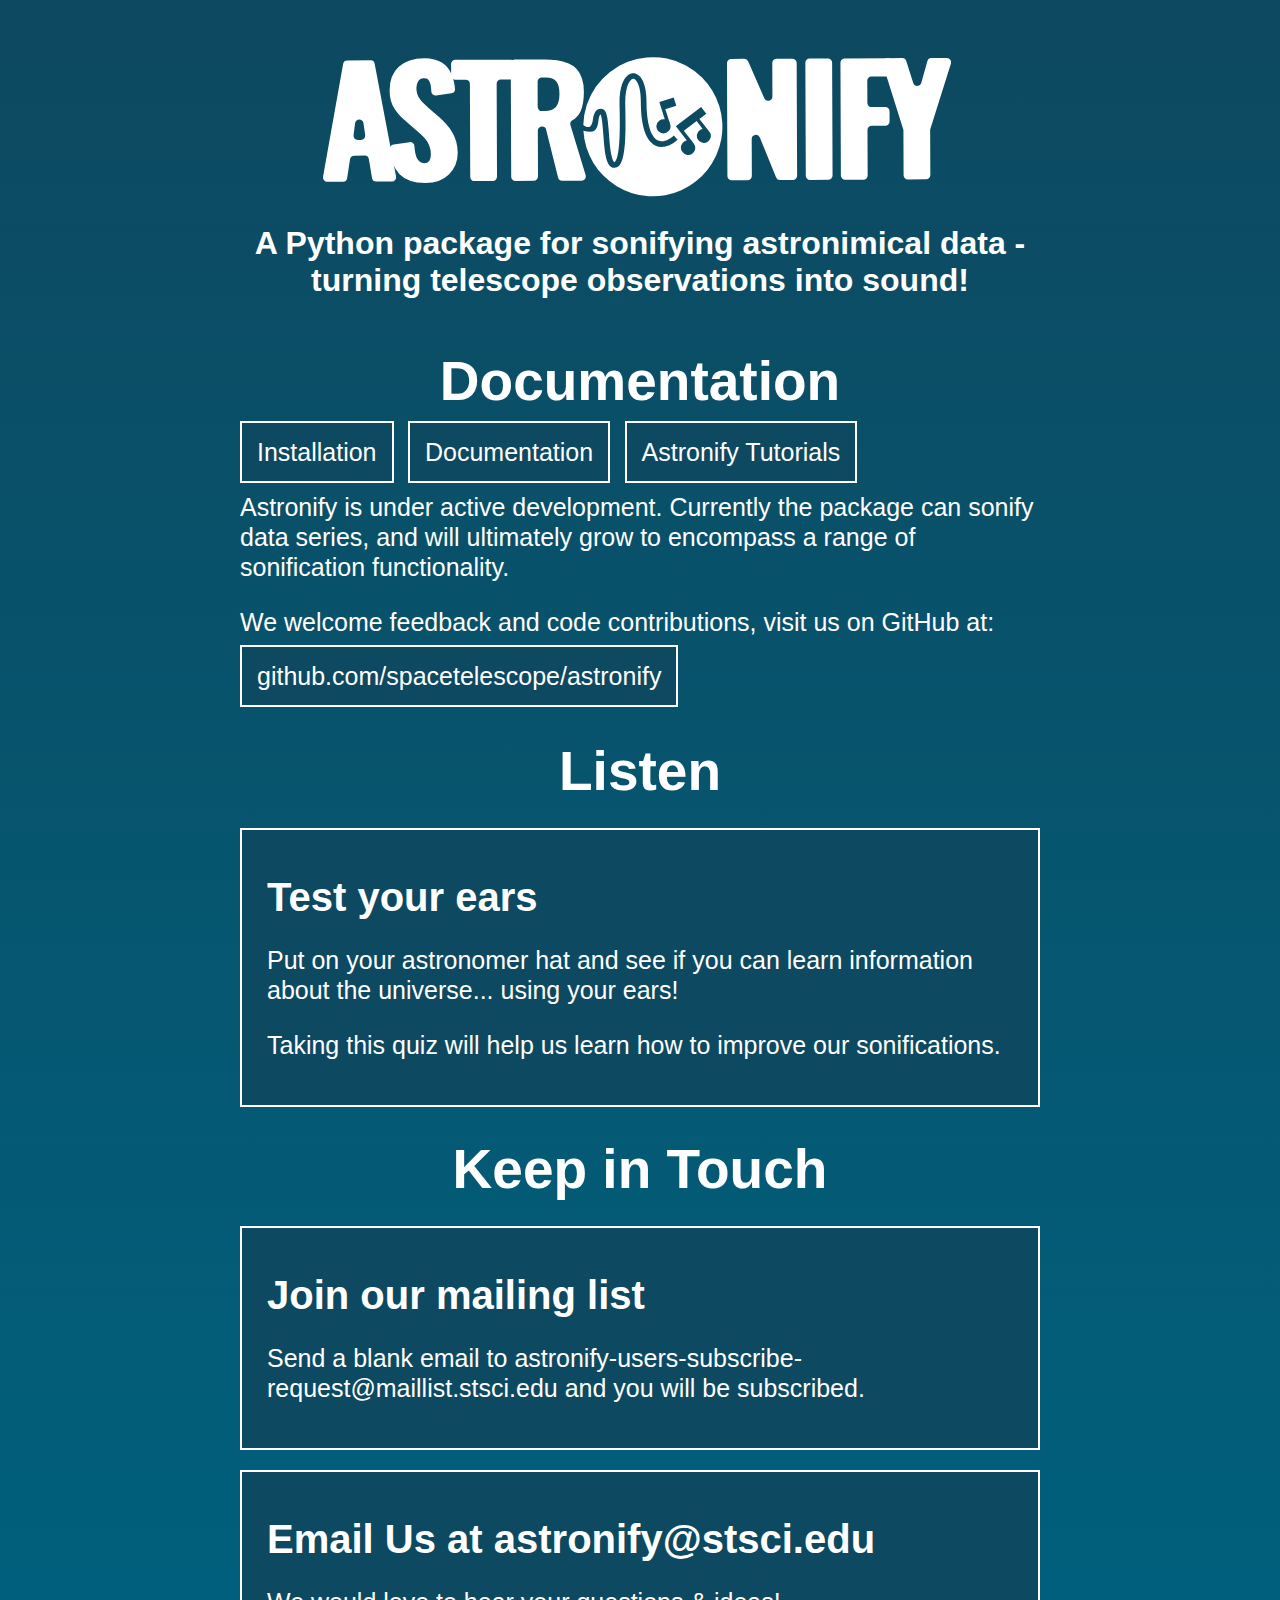
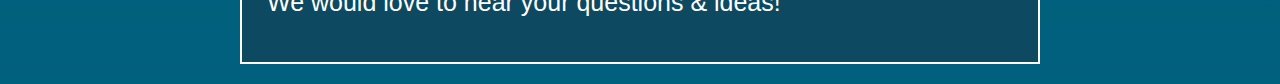
==== docs/index.html @ 88aee0ad "Merge pull request #31 from spacetelescope/landing-page" ====
<!DOCTYPE html>
<html>
    
    <head>
        <meta charset="utf-8">
        <meta http-equiv="X-UA-Compatible" content="IE=edge">
        <title>Astronify</title>
        <meta name="description" content="Create sonifications of astronomical data.">
        <link rel="stylesheet" href="_static/main.css">
        <link rel="astronify icon" href="_static/astronify-favicon.png">
    </head>
    <body>
    
       <img class="logo" src="_static/ASTRONIFY_white.svg" alt="astronify logo">
           
    <h1>A Python package for sonifying astronimical data - turning telescope observations into sound!</h1>
        
        
        
    
    <h2>Documentation</h2>
        
        <a class="small-link" href="https://astronify.readthedocs.io/en/latest/astronify/install.html">Installation</a>
        <a class="small-link" href="https://astronify.readthedocs.io/en/latest/astronify/index.html">Documentation</a>
        <a class="small-link" href="https://astronify.readthedocs.io/en/latest/astronify/tutorials.html">Astronify Tutorials</a>
       
        <p>Astronify is under active development. Currently the package can sonify data series, and will ultimately grow to encompass a range of sonification functionality.</p>
     
        <p>We welcome feedback and code contributions, visit us on GitHub at: </p><a class="small-link"href="https://github.com/spacetelescope/astronify">github.com/spacetelescope/astronify</a>
        
        <br>
        <br>
         

        
    <h2>Listen</h2>
        
        <a href="https://www.surveymonkey.com/r/Z6DGLRB">
    <div class="big-button">
    <h3>Test your ears</h3>    
    <p>Put on your astronomer hat and see if you can learn information about the universe... using your ears!</p>
    <p>Taking this quiz will help us learn how to improve our sonifications.</p>    
     </div>  
</a>
        

<h2>Keep in Touch</h2>

<a href="mailto:astronify-users-subscribe-request@maillist.stsci.edu ">    
    <div class="big-button">
        <h3>Join our mailing list</h3>
        <p>Send a blank email to astronify-users-subscribe-request@maillist.stsci.edu and you will be  subscribed.</p>

    </div>    
</a>
       
<a href="mailto:astronify@stsci.edu">    
    <div class="big-button">
        <h3>Email Us at astronify@stsci.edu</h3>
        <p>We would love to hear your questions & ideas!</p>

    </div>    
</a>   
 
        
        
        
    
        
    
        </body>
</html>
---- docs/_static/main.css ----
/*div.documentwrapper{
    background-color: #00617E;
}

div.body{
    background-color: unset;
}

div.document{
    margin-top: 40px;
}
*/

body{
    background: linear-gradient(#0D4960,#00617E);
    font-family: sans-serif;
    color: white;
    margin-left: auto;
    margin-right: auto;
    max-width: 800px;
    padding-left: 15px;
    padding-right: 15px;
}


.logo{
    margin-left: auto;
    margin-right: auto;
    max-width: 700px;
    max-width: 700px;
    display: block;
}

h1{
    text-align: center;
    max-width: 800px;
    margin-top: 0px;
    margin-left: auto;
    margin-right: auto;
    margin-bottom: 50px;
}

h2{
    text-align: center;
    font-size: 55px;
    margin-bottom: 25px;
    margin-top: 30px;
}

h3{
    font-size: 40px;
    margin-bottom: 15px;
    margin-right: 0px;
}

a{
    color: white;
    text-decoration: none;
    cursor: pointer;
    display: block;
}


p{
    font-size: 25px;
    line-height: 30px;
}

br{
    height: 10px;
}

.big-button{
    background: #0D4960;
    border: 2px;
    border-color: white;
    border-style: solid;
    padding-left: 25px;
    padding-right: 20px;
    padding-bottom: 20px;
    padding-top: 5px;
    margin-bottom: 20px;
}

a:hover .big-button {
    background-color: #00617E;
}

.small-link{
    background: #0D4960;
    font-size: 25px;
    display:inline;
    margin-right: 10px;
    border: 2px;
    border-color: white;
    border-style: solid;
    padding: 15px;
    
}

.small-link:hover{
    background-color: #00617E;
}

.big-button ORANGE{
    background: #C75109;
    cursor: pointer;
    padding-left: 20px;
    padding-right: 20px;
    padding-bottom: 20px;
    padding-top: 5px;
    margin-bottom: 20px;
}
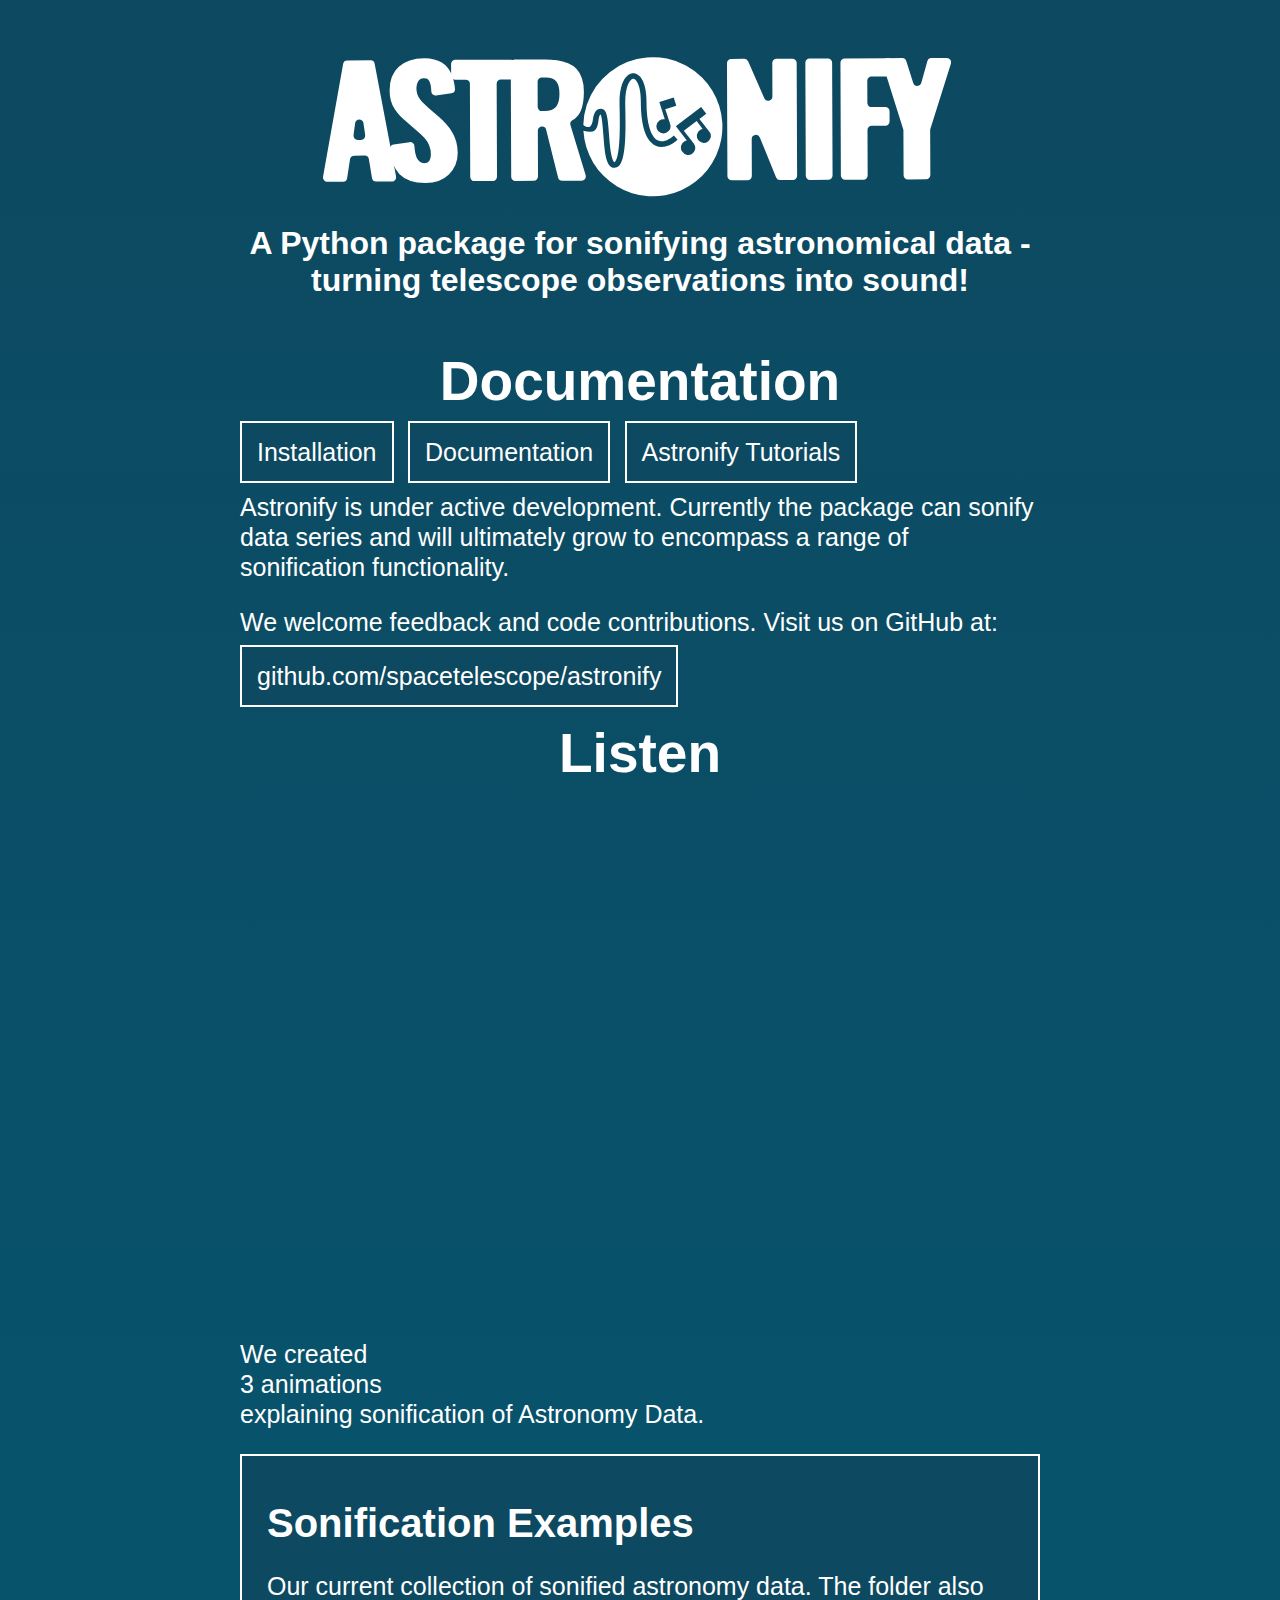
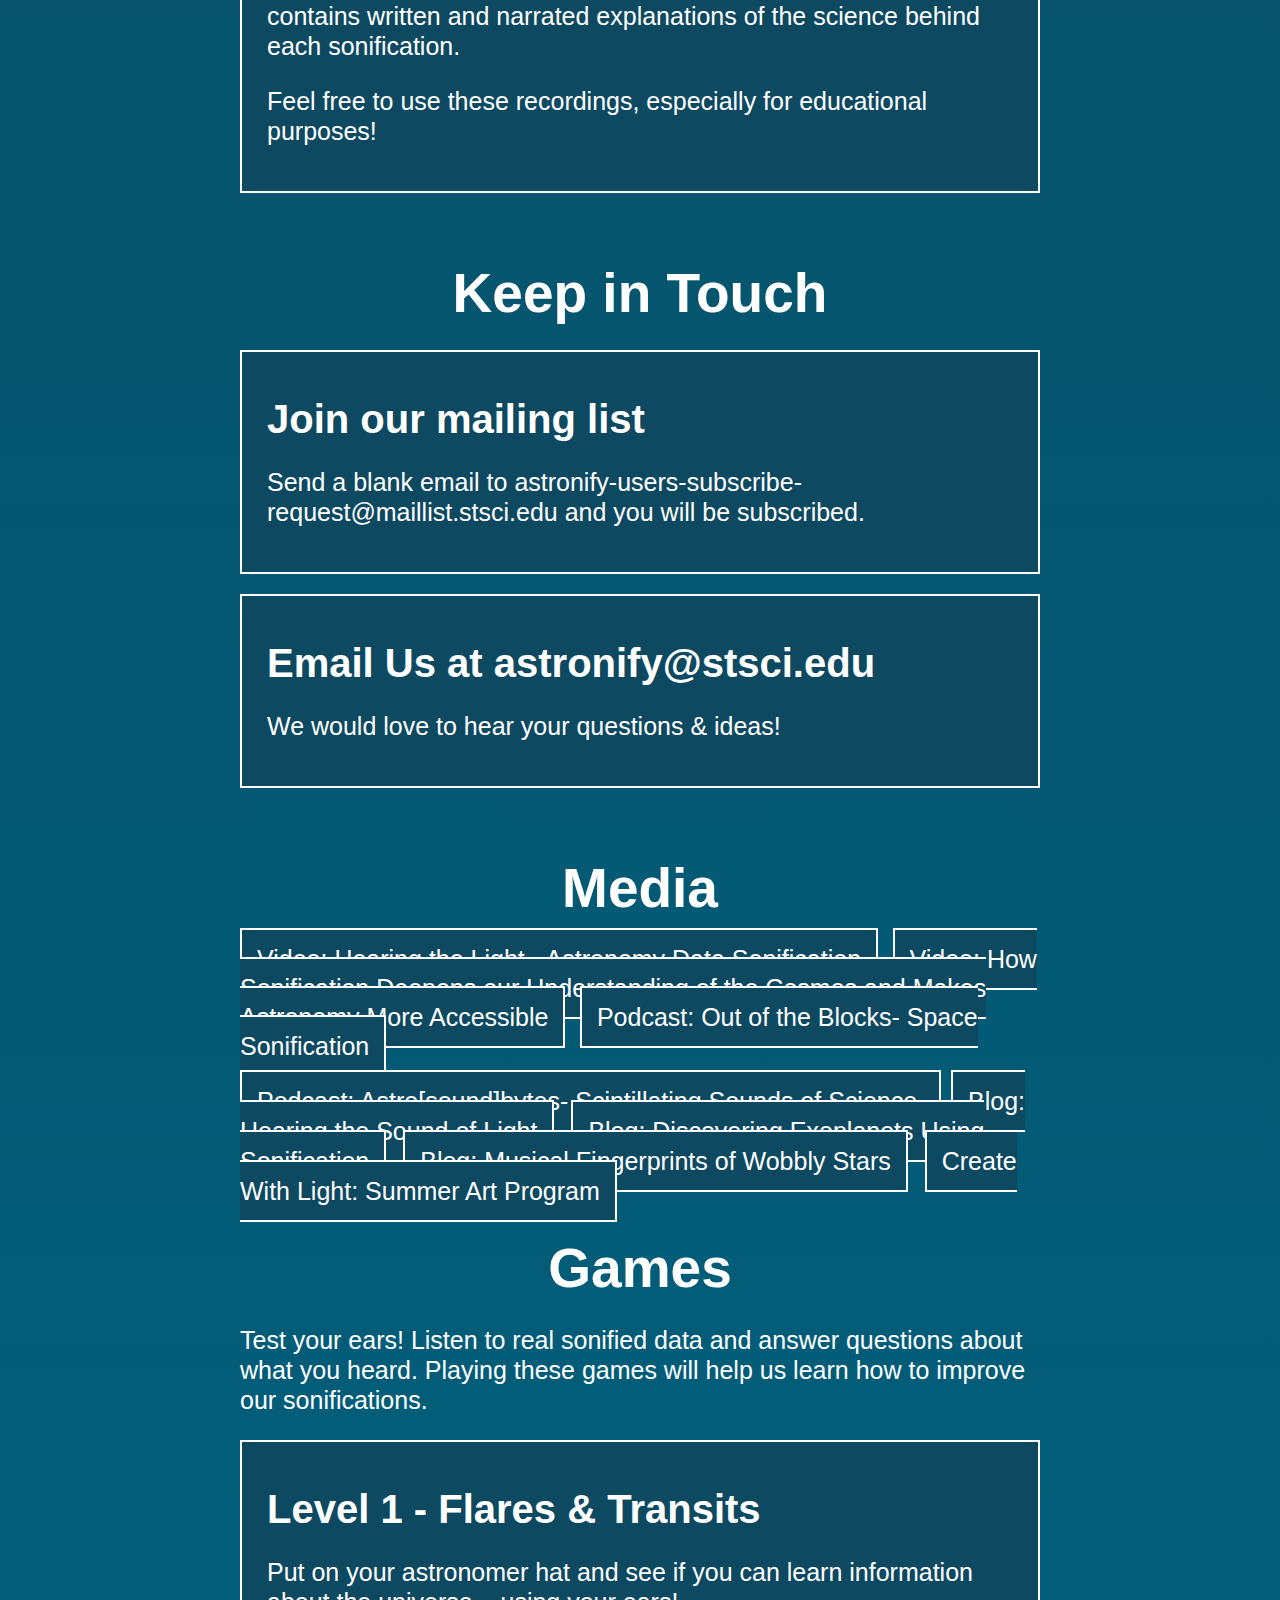
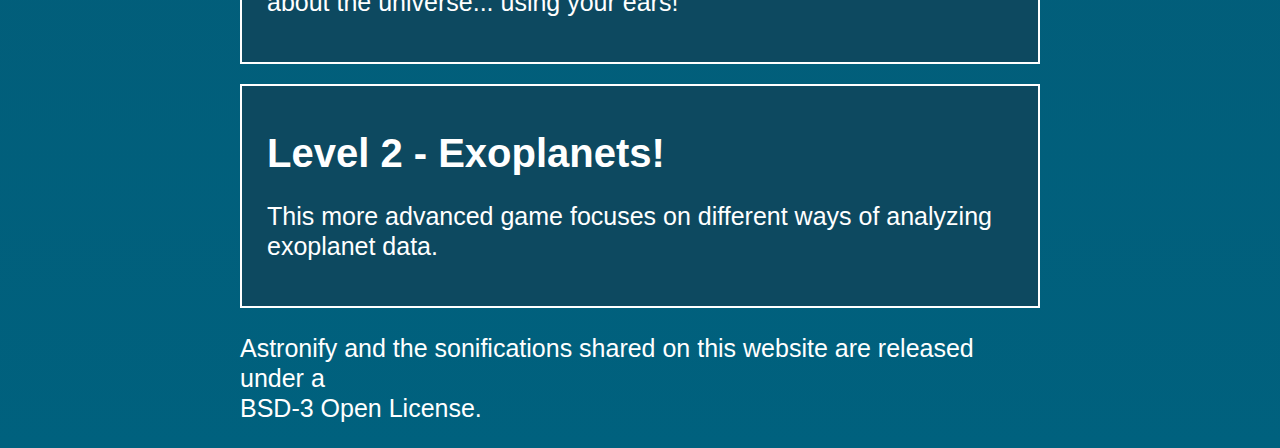
==== commit ea4d9687: "adding helpful hints for problems installing pyo dependencies, fixed old reference to astrocut that " ====
--- a/docs/index.html
+++ b/docs/index.html
@@ -8,45 +8,46 @@
         <meta name="description" content="Create sonifications of astronomical data.">
         <link rel="stylesheet" href="_static/main.css">
         <link rel="astronify icon" href="_static/astronify-favicon.png">
+        <link href="https://fonts.googleapis.com/css2?family=Overpass:wght@400;900&display=swap" rel="stylesheet">
     </head>
     <body>
     
        <img class="logo" src="_static/ASTRONIFY_white.svg" alt="astronify logo">
            
-    <h1>A Python package for sonifying astronimical data - turning telescope observations into sound!</h1>
+    <h1>A Python package for sonifying astronomical data - turning telescope observations into sound!</h1>
         
         
         
     
     <h2>Documentation</h2>
         
-        <a class="small-link" href="https://astronify.readthedocs.io/en/latest/astronify/install.html">Installation</a>
-        <a class="small-link" href="https://astronify.readthedocs.io/en/latest/astronify/index.html">Documentation</a>
-        <a class="small-link" href="https://astronify.readthedocs.io/en/latest/astronify/tutorials.html">Astronify Tutorials</a>
+        <a class="small-link" href="astronify/install.html">Installation</a>
+        <a class="small-link" href="astronify/index.html ">Documentation</a>
+        <a class="small-link" href="astronify/tutorials.html">Astronify Tutorials</a>
        
-        <p>Astronify is under active development. Currently the package can sonify data series, and will ultimately grow to encompass a range of sonification functionality.</p>
+        <p>Astronify is under active development. Currently the package can sonify data series and will ultimately grow to encompass a range of sonification functionality.</p>
      
-        <p>We welcome feedback and code contributions, visit us on GitHub at: </p><a class="small-link"href="https://github.com/spacetelescope/astronify">github.com/spacetelescope/astronify</a>
+        <p>We welcome feedback and code contributions. Visit us on GitHub at: </p><a class="small-link"href="https://github.com/spacetelescope/astronify" target="_blank">github.com/spacetelescope/astronify</a>
         
-        <br>
-        <br>
-         
+    
 
+     <br>   
+    <h2>Listen</h2>        
+        <iframe width="800" height="500" src="https://www.youtube.com/embed/Gr8bz7-05as" title="YouTube video player" frameborder="0" allow="accelerometer; autoplay; clipboard-write; encrypted-media; gyroscope; picture-in-picture" allowfullscreen></iframe>
+      <p>We created <a href="https://www.youtube.com/playlist?list=PLCPZgcYzVpj9dARO11HCUD_YxXw4fr_ef" target="_blank" class="text-link">3 animations</a> explaining sonification of Astronomy Data. </p>  
         
-    <h2>Listen</h2>
-        
-        <a href="https://www.surveymonkey.com/r/Z6DGLRB">
+    <a href="https://stsci.app.box.com/folder/119703347145?s=39y5185udfvcxof89a242p7g0qowfww8">
     <div class="big-button">
-    <h3>Test your ears</h3>    
-    <p>Put on your astronomer hat and see if you can learn information about the universe... using your ears!</p>
-    <p>Taking this quiz will help us learn how to improve our sonifications.</p>    
+    <h3>Sonification Examples</h3>    
+        <p>Our current collection of sonified astronomy data. The folder also contains written and narrated explanations of the science behind each sonification.</p> <p>Feel free to use these recordings, especially for educational purposes!</p>  
      </div>  
-</a>
-        
-
+    </a>
+    
+    
+    <br>  
 <h2>Keep in Touch</h2>
 
-<a href="mailto:astronify-users-subscribe-request@maillist.stsci.edu ">    
+<a href="mailto:astronify-users-subscribe-request@maillist.stsci.edu">    
     <div class="big-button">
         <h3>Join our mailing list</h3>
         <p>Send a blank email to astronify-users-subscribe-request@maillist.stsci.edu and you will be  subscribed.</p>
@@ -63,10 +64,66 @@
 </a>   
  
         
+        <br>  
+<h2>Media</h2>
+ <a class="small-link" href="https://youtu.be/-MBpGKoULyc?si=gdo8C_95kBCuZGYc" target="_blank">Video: Hearing the Light - Astronomy Data Sonification</a>
+        
+ <a class="small-link" href="https://youtu.be/EwzdkX1ekcM " target="_blank">Video: How Sonification Deepens our Understanding of the Cosmos and Makes Astronomy More Accessible</a>
+        
+<a class="small-link" href="https://www.wypr.org/post/space-sonification" target="_blank">Podcast: Out of the Blocks- Space Sonification</a> <p>
+ 
+ <a class="small-link" href="https://astrosoundbites.com/2021/04/11/episode-33-scintillating-sounds-of-science/" target="_blank">Podcast: Astro[sound]bytes- Scintillating Sounds of Science </a>
+          
+  <a class="small-link" href=" https://www.perkinselearning.org/technology/blog/hearing-sound-light" target="_blank">Blog: Hearing the Sound of Light</a>
+        
+<a class="small-link" href="https://www.perkinselearning.org/technology/blog/discovering-exoplanets-using-sonification" target="_blank">Blog: Discovering Exoplanets Using Sonification</a>
+        
+ <a class="small-link" href=" https://www.perkinselearning.org/technology/blog/musical-fingerprints-wobbly-stars" target="_blank">Blog: Musical Fingerprints of Wobbly Stars</a>
+        
+ <a class="small-link" href="./CreateWithLight.html" target="_blank">Create With Light: Summer Art Program</a>
+        
+
         
         
+        
+       
+        
+        
+      
+         
+        
+
+ 
+        
+        
+ <h2>Games</h2>
+  <p>Test your ears! Listen to real sonified data and answer questions about what you heard. Playing these games will help us learn how to improve our sonifications.</p>
+           
+        
+        <a href="https://www.surveymonkey.com/r/Z6DGLRB" target="_blank">
+    <div class="big-button">
+    <h3>Level 1 - Flares & Transits</h3>    
+    <p>Put on your astronomer hat and see if you can learn information about the universe... using your ears!</p>
+      
+     </div>  
+        </a>
+
+      <a href="https://www.surveymonkey.com/r/HQR3N3M" target="_blank">
+    <div class="big-button">
+    <h3>Level 2 - Exoplanets!</h3>    
+    <p>This more advanced game focuses on different ways of analyzing exoplanet data.</p>
+     </div>  
+        </a>
+
+        
+        
+        
+
+        
+        
+<p class="footer">Astronify and the sonifications shared on this website are released under a  <a href="https://github.com/spacetelescope/astronify/blob/main/licenses/LICENSE.rst" class="text-link">BSD-3 Open License.</a> </p>        
     
         
     
         </body>
-</html>+</html>
